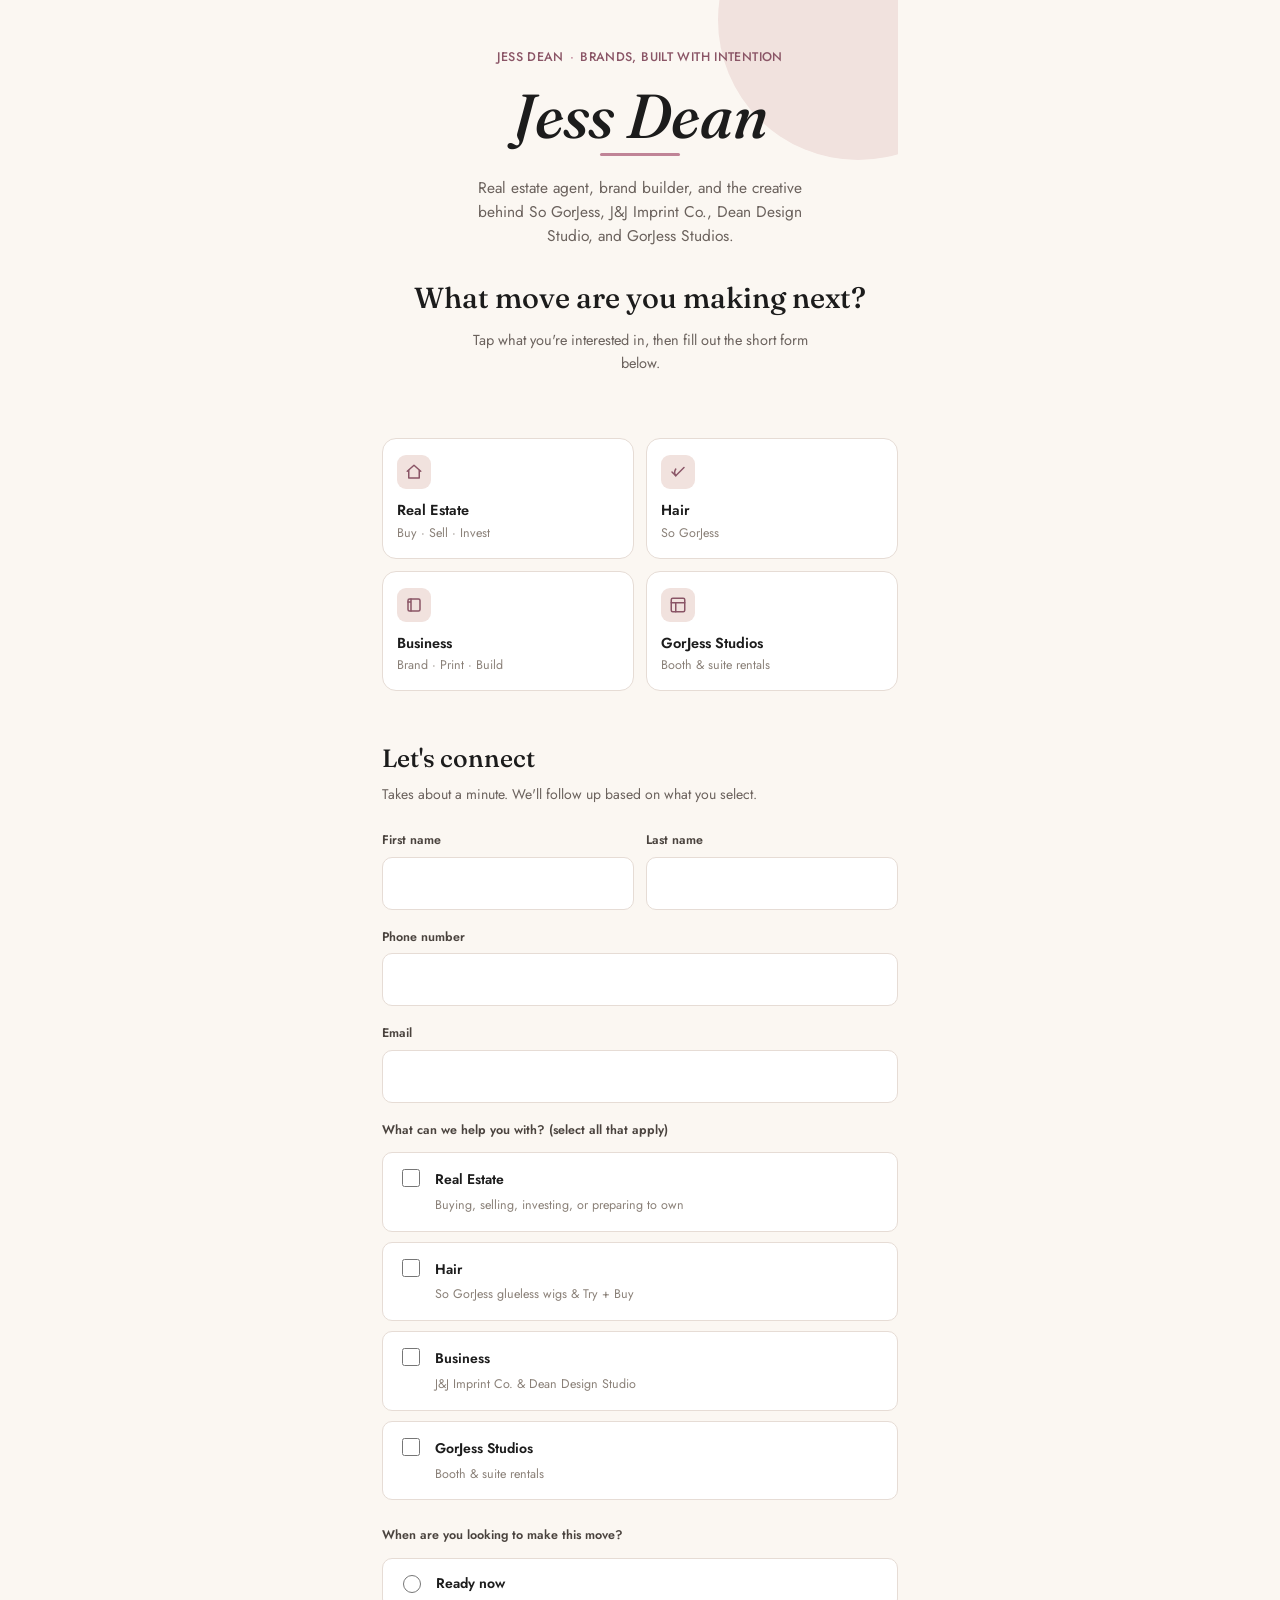
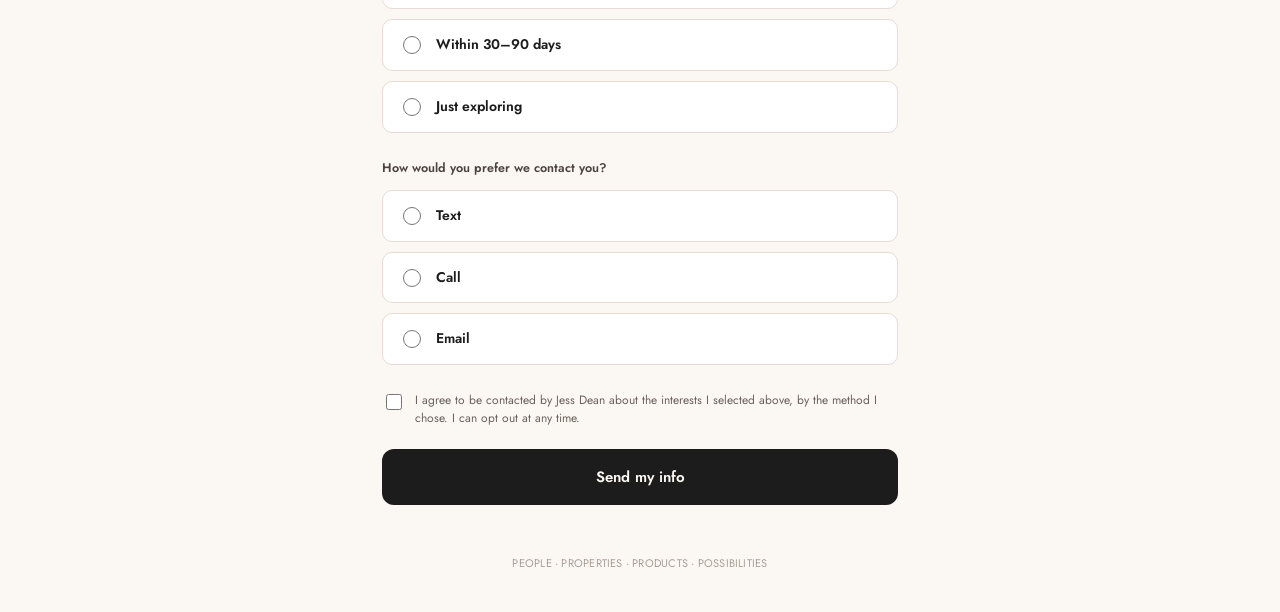
==== moves.html @ 5ce4d60d "Add files via upload" ====
<!DOCTYPE html>
<html lang="en">
<head>
<meta charset="UTF-8">
<meta name="viewport" content="width=device-width, initial-scale=1.0">
<title>Jess Dean — What Move Are You Making Next?</title>
<link rel="preconnect" href="https://fonts.googleapis.com">
<link rel="preconnect" href="https://fonts.gstatic.com" crossorigin>
<link href="https://fonts.googleapis.com/css2?family=Fraunces:ital,opsz,wght@0,9..144,400;0,9..144,500;0,9..144,600;1,9..144,500&family=Jost:wght@400;500;600;700&display=swap" rel="stylesheet">
<style>
  :root{
    --cream:#FBF7F2;
    --ink:#1C1C1C;
    --rose:#C08497;
    --rose-deep:#8A5566;
    --blush:#F1E2DE;
    --line:#E6DCD5;
    --serif:'Fraunces', Georgia, serif;
    --sans:'Jost', -apple-system, BlinkMacSystemFont, 'Segoe UI', sans-serif;
  }

  *{box-sizing:border-box;}
  html,body{margin:0;padding:0;}
  body{
    background:var(--cream);
    color:var(--ink);
    font-family:var(--sans);
    line-height:1.55;
    -webkit-font-smoothing:antialiased;
  }
  a{color:inherit;}
  img{max-width:100%;display:block;}

  .wrap{max-width:560px; margin:0 auto; padding:0 22px;}

  /* ---------- HERO ---------- */
  .hero{
    padding:48px 0 36px;
    text-align:center;
    position:relative;
    overflow:hidden;
  }
  .hero::before{
    content:"";
    position:absolute;
    top:-120px; right:-100px;
    width:280px; height:280px;
    border-radius:50%;
    background:var(--blush);
    z-index:0;
  }
  .hero-inner{position:relative; z-index:1;}
  .event-tag{
    font-size:12.5px;
    font-weight:500;
    letter-spacing:0.03em;
    color:var(--rose-deep);
    margin-bottom:18px;
  }
  .event-tag .divider{color:var(--rose); padding:0 6px;}
  h1.wordmark{
    font-family:var(--serif);
    font-style:italic;
    font-optical-sizing:auto;
    font-weight:500;
    font-size:clamp(44px, 12vw, 62px);
    color:var(--ink);
    margin:0 0 6px;
    line-height:1;
  }
  .wordmark-underline{
    width:80px;
    height:3px;
    background:var(--rose);
    margin:0 auto 20px;
    border-radius:2px;
    transform-origin:left center;
    animation:grow 900ms cubic-bezier(.2,.8,.2,1) 250ms both;
  }
  @keyframes grow{ from{transform:scaleX(0);} to{transform:scaleX(1);} }
  @media (prefers-reduced-motion: reduce){
    .wordmark-underline{animation:none;}
  }
  .role-line{
    font-size:15.5px;
    color:#6b625d;
    max-width:340px;
    margin:0 auto 28px;
  }
  h2.hero-question{
    font-family:var(--serif);
    font-weight:500;
    font-size:clamp(23px, 6.2vw, 29px);
    margin:0 0 8px;
  }
  .hero-sub{
    font-size:14.5px;
    color:#6b625d;
    max-width:360px;
    margin:0 auto;
  }

  /* ---------- LANES ---------- */
  .lanes{
    display:grid;
    grid-template-columns:1fr 1fr;
    gap:12px;
    padding:28px 0 8px;
  }
  .lane{
    display:block;
    text-align:left;
    background:#fff;
    border:1px solid var(--line);
    border-radius:14px;
    padding:16px 14px;
    text-decoration:none;
    color:var(--ink);
    cursor:pointer;
    transition:border-color 160ms ease, transform 160ms ease;
  }
  .lane:active{transform:scale(0.98);}
  .lane:hover, .lane:focus-visible{border-color:var(--rose);}
  .lane-icon{
    width:34px; height:34px;
    border-radius:9px;
    background:var(--blush);
    display:flex; align-items:center; justify-content:center;
    margin-bottom:10px;
  }
  .lane-icon svg{width:18px; height:18px; stroke:var(--rose-deep);}
  .lane-title{font-weight:600; font-size:14.5px; margin-bottom:3px;}
  .lane-desc{font-size:12.5px; color:#8a8078; line-height:1.35;}

  /* ---------- FORM ---------- */
  .form-section{padding:40px 0 20px;}
  .form-heading{
    font-family:var(--serif);
    font-weight:500;
    font-size:25px;
    margin:0 0 6px;
  }
  .form-sub{font-size:14px; color:#6b625d; margin:0 0 26px;}

  fieldset{
    border:none;
    padding:0;
    margin:0 0 26px;
  }
  legend{
    font-weight:600;
    font-size:12.5px;
    color:#4a433e;
    margin-bottom:12px;
    padding:0;
  }
  .field-row{margin-bottom:18px;}
  .field-row label.field-label{
    display:block;
    font-size:12.5px;
    font-weight:600;
    color:#4a433e;
    margin-bottom:6px;
  }
  input[type="text"], input[type="tel"], input[type="email"]{
    width:100%;
    font-family:var(--sans);
    font-size:16px;
    padding:14px 15px;
    border:1.5px solid var(--line);
    border-radius:10px;
    background:#fff;
    color:var(--ink);
  }
  input:focus-visible{outline:2px solid var(--rose); outline-offset:1px; border-color:var(--rose);}

  .two-col{display:grid; grid-template-columns:1fr 1fr; gap:12px;}

  .choice-grid{display:flex; flex-direction:column; gap:10px;}
  .choice{
    position:relative;
    display:flex;
    align-items:flex-start;
    gap:12px;
    padding:14px 15px;
    border:1.5px solid var(--line);
    border-radius:10px;
    background:#fff;
    cursor:pointer;
    transition:border-color 140ms ease, background 140ms ease;
  }
  .choice input{
    margin-top:2px;
    width:18px; height:18px;
    accent-color:var(--rose);
    flex-shrink:0;
  }
  .choice:has(input:checked){
    border-color:var(--rose);
    background:var(--blush);
  }
  .choice-label{font-size:14px; font-weight:600;}
  .choice-desc{font-size:12.5px; color:#8a8078; margin-top:1px;}

  .consent{
    display:flex; gap:10px; align-items:flex-start;
    font-size:12px; color:#6b625d; line-height:1.5;
    margin-bottom:22px;
  }
  .consent input{margin-top:3px; width:16px; height:16px; accent-color:var(--rose); flex-shrink:0;}

  button.submit-btn{
    width:100%;
    background:var(--ink);
    color:var(--cream);
    border:none;
    border-radius:12px;
    padding:17px;
    font-family:var(--sans);
    font-weight:600;
    font-size:15px;
    cursor:pointer;
    transition:background 140ms ease;
  }
  button.submit-btn:active{background:var(--rose-deep);}
  button.submit-btn:disabled{opacity:0.6; cursor:not-allowed;}

  .error-box{
    display:none;
    background:var(--blush);
    border:1px solid #e0c3bc;
    color:var(--rose-deep);
    font-size:13px;
    padding:12px 14px;
    border-radius:10px;
    margin-bottom:18px;
  }
  .error-box.visible{display:block;}

  /* ---------- CONFIRMATION ---------- */
  .confirm{
    display:none;
    padding:60px 0 50px;
    text-align:center;
  }
  .confirm.visible{display:block;}
  .form-section.hidden{display:none;}
  .confirm-heart{font-size:14px; color:var(--rose-deep); margin-bottom:14px;}
  .confirm h2{
    font-family:var(--serif);
    font-weight:500;
    font-size:27px;
    margin:0 0 14px;
  }
  .confirm p{font-size:14.5px; color:#6b625d; max-width:380px; margin:0 auto 28px;}
  .next-steps{text-align:left; display:flex; flex-direction:column; gap:10px;}
  .next-step{
    background:#fff;
    border:1px solid var(--line);
    border-radius:12px;
    padding:16px 16px;
    text-decoration:none;
    color:var(--ink);
    display:block;
  }
  .next-step .ns-label{font-weight:600; font-size:13.5px; color:var(--rose-deep); margin-bottom:3px;}
  .next-step .ns-text{font-size:13px; color:#6b625d;}

  footer{
    text-align:center;
    padding:30px 0 40px;
    font-size:11px;
    color:#a89e96;
    letter-spacing:0.02em;
  }
</style>
</head>
<body>

<div class="wrap">

  <!-- ===== HERO ===== -->
  <section class="hero">
    <div class="hero-inner">
      <div class="event-tag">JESS DEAN<span class="divider">&middot;</span>BRANDS, BUILT WITH INTENTION</div>
      <h1 class="wordmark">Jess Dean</h1>
      <div class="wordmark-underline"></div>
      <p class="role-line">Real estate agent, brand builder, and the creative behind So GorJess, J&amp;J Imprint Co., Dean Design Studio, and GorJess Studios.</p>
      <h2 class="hero-question">What move are you making next?</h2>
      <p class="hero-sub">Tap what you're interested in, then fill out the short form below.</p>
    </div>
  </section>

  <!-- ===== LANES ===== -->
  <div class="lanes">
    <a class="lane" href="#lead-form" data-target="interest-realestate">
      <div class="lane-icon"><svg viewBox="0 0 24 24" fill="none" stroke-width="2" stroke-linecap="round" stroke-linejoin="round"><path d="M3 11l9-8 9 8"/><path d="M5 10v10h14V10"/></svg></div>
      <div class="lane-title">Real Estate</div>
      <div class="lane-desc">Buy &middot; Sell &middot; Invest</div>
    </a>
    <a class="lane" href="#lead-form" data-target="interest-hair">
      <div class="lane-icon"><svg viewBox="0 0 24 24" fill="none" stroke-width="2" stroke-linecap="round" stroke-linejoin="round"><path d="M20 6L9 17l-5-5"/><path d="M9 17c-2-3-2-6 0-9"/></svg></div>
      <div class="lane-title">Hair</div>
      <div class="lane-desc">So GorJess</div>
    </a>
    <a class="lane" href="#lead-form" data-target="interest-business">
      <div class="lane-icon"><svg viewBox="0 0 24 24" fill="none" stroke-width="2" stroke-linecap="round" stroke-linejoin="round"><rect x="4" y="4" width="16" height="16" rx="2"/><path d="M8 4v16M4 8h4"/></svg></div>
      <div class="lane-title">Business</div>
      <div class="lane-desc">Brand &middot; Print &middot; Build</div>
    </a>
    <a class="lane" href="#lead-form" data-target="interest-studio">
      <div class="lane-icon"><svg viewBox="0 0 24 24" fill="none" stroke-width="2" stroke-linecap="round" stroke-linejoin="round"><rect x="3" y="3" width="18" height="18" rx="2"/><path d="M3 9h18M9 21V9"/></svg></div>
      <div class="lane-title">GorJess Studios</div>
      <div class="lane-desc">Booth &amp; suite rentals</div>
    </a>
  </div>

  <!-- ===== FORM ===== -->
  <section class="form-section" id="lead-form">
    <h2 class="form-heading">Let's connect</h2>
    <p class="form-sub">Takes about a minute. We'll follow up based on what you select.</p>

    <div class="error-box" id="error-box">Something didn't go through. Check your connection and try submitting again, your answers are still here.</div>

    <form id="jess-form">
      <input type="hidden" name="entry_point" id="entry-point-field" value="website">
      <input type="hidden" name="source" id="source-field" value="direct">
      <input type="hidden" name="event" id="event-field" value="Evergreen">
      <input type="hidden" name="_subject" value="New Jess Dean lead">

      <div class="two-col">
        <div class="field-row">
          <label class="field-label" for="first-name">First name</label>
          <input type="text" id="first-name" name="First Name" autocomplete="given-name" required>
        </div>
        <div class="field-row">
          <label class="field-label" for="last-name">Last name</label>
          <input type="text" id="last-name" name="Last Name" autocomplete="family-name" required>
        </div>
      </div>

      <div class="field-row">
        <label class="field-label" for="phone">Phone number</label>
        <input type="tel" id="phone" name="Phone Number" autocomplete="tel" inputmode="tel" required>
      </div>

      <div class="field-row">
        <label class="field-label" for="email">Email</label>
        <input type="email" id="email" name="Email" autocomplete="email" required>
      </div>

      <fieldset>
        <legend>What can we help you with? (select all that apply)</legend>
        <div class="choice-grid">
          <label class="choice" id="interest-realestate">
            <input type="checkbox" name="Interests" value="Real Estate">
            <span><span class="choice-label">Real Estate</span><br><span class="choice-desc">Buying, selling, investing, or preparing to own</span></span>
          </label>
          <label class="choice" id="interest-hair">
            <input type="checkbox" name="Interests" value="Hair - So GorJess">
            <span><span class="choice-label">Hair</span><br><span class="choice-desc">So GorJess glueless wigs &amp; Try + Buy</span></span>
          </label>
          <label class="choice" id="interest-business">
            <input type="checkbox" name="Interests" value="Business - Brand/Print/Build">
            <span><span class="choice-label">Business</span><br><span class="choice-desc">J&amp;J Imprint Co. &amp; Dean Design Studio</span></span>
          </label>
          <label class="choice" id="interest-studio">
            <input type="checkbox" name="Interests" value="GorJess Studios">
            <span><span class="choice-label">GorJess Studios</span><br><span class="choice-desc">Booth &amp; suite rentals</span></span>
          </label>
        </div>
      </fieldset>

      <fieldset>
        <legend>When are you looking to make this move?</legend>
        <div class="choice-grid">
          <label class="choice">
            <input type="radio" name="Timeline" value="Ready now" required>
            <span class="choice-label">Ready now</span>
          </label>
          <label class="choice">
            <input type="radio" name="Timeline" value="Within 30-90 days" required>
            <span class="choice-label">Within 30–90 days</span>
          </label>
          <label class="choice">
            <input type="radio" name="Timeline" value="Just exploring" required>
            <span class="choice-label">Just exploring</span>
          </label>
        </div>
      </fieldset>

      <fieldset>
        <legend>How would you prefer we contact you?</legend>
        <div class="choice-grid">
          <label class="choice">
            <input type="radio" name="Preferred Contact" value="Text" required>
            <span class="choice-label">Text</span>
          </label>
          <label class="choice">
            <input type="radio" name="Preferred Contact" value="Call" required>
            <span class="choice-label">Call</span>
          </label>
          <label class="choice">
            <input type="radio" name="Preferred Contact" value="Email" required>
            <span class="choice-label">Email</span>
          </label>
        </div>
      </fieldset>

      <label class="consent">
        <input type="checkbox" required>
        <span>I agree to be contacted by Jess Dean about the interests I selected above, by the method I chose. I can opt out at any time.</span>
      </label>

      <button type="submit" class="submit-btn" id="submit-btn">Send my info</button>
    </form>
  </section>

  <!-- ===== CONFIRMATION ===== -->
  <section class="confirm" id="confirm-section">
    <div class="confirm-heart">Your next move starts here.</div>
    <h2>Thanks for connecting!</h2>
    <p>We received your information and will follow up based on what you selected.</p>
    <div class="next-steps" id="next-steps"></div>
  </section>

  <footer>PEOPLE &middot; PROPERTIES &middot; PRODUCTS &middot; POSSIBILITIES</footer>

</div>

<script>
  // Tapping a lane scrolls to the form and checks the matching box
  document.querySelectorAll('.lane').forEach(function(lane){
    lane.addEventListener('click', function(){
      var targetId = lane.getAttribute('data-target');
      var target = document.getElementById(targetId);
      if(target){
        var box = target.querySelector('input[type="checkbox"]');
        if(box) box.checked = true;
      }
    });
  });

  var NEXT_STEPS = {
    'Real Estate': {label:'Real Estate', text:'Expect a call or text to talk through your move.', url:'https://jessdeanrealestate.com'},
    'Hair - So GorJess': {label:'Hair', text:'See the full glueless collection and book a Wig Spa visit.', url:'https://sogorjess.com'},
    'Business - Brand/Print/Build': {label:'Business', text:'Start an inquiry with J&J Imprint Co. or Dean Design Studio.', url:'https://jjimprintco.com'},
    'GorJess Studios': {label:'GorJess Studios', text:'Apply for a booth or suite.', url:'https://gorjessstudios.studio'}
  };

  // Evergreen tracking: read ?event= and ?source= from the URL so this one
  // page can be reused for every future event/QR placement, and Formspree
  // still shows which one a lead came from. Falls back to sensible
  // defaults when the page is opened directly (no query string).
  (function(){
    var params = new URLSearchParams(window.location.search);
    var event = params.get('event') || 'Evergreen';
    var source = params.get('source') || 'direct';
    document.getElementById('event-field').value = event;
    document.getElementById('source-field').value = source;
    document.getElementById('entry-point-field').value = source;
  })();

  var form = document.getElementById('jess-form');
  var submitBtn = document.getElementById('submit-btn');
  var errorBox = document.getElementById('error-box');
  var formSection = document.getElementById('lead-form');
  var confirmSection = document.getElementById('confirm-section');
  var nextStepsEl = document.getElementById('next-steps');

  form.addEventListener('submit', function(e){
    e.preventDefault();
    errorBox.classList.remove('visible');
    submitBtn.disabled = true;
    submitBtn.textContent = 'Sending...';

    var selectedInterests = Array.from(form.querySelectorAll('input[name="Interests"]:checked')).map(function(i){return i.value;});
    var formData = new FormData(form);

    fetch('https://formspree.io/f/xkjgnpyz', {
      method: 'POST',
      body: formData,
      headers: { 'Accept': 'application/json' }
    }).then(function(response){
      if(response.ok){
        nextStepsEl.innerHTML = '';
        selectedInterests.forEach(function(key){
          var step = NEXT_STEPS[key];
          if(!step) return;
          var a = document.createElement('a');
          a.className = 'next-step';
          a.href = step.url;
          a.target = '_blank';
          a.rel = 'noopener';
          a.innerHTML = '<div class="ns-label">' + step.label + '</div><div class="ns-text">' + step.text + '</div>';
          nextStepsEl.appendChild(a);
        });
        formSection.classList.add('hidden');
        confirmSection.classList.add('visible');
        window.scrollTo({top: 0, behavior: 'smooth'});
      } else {
        throw new Error('submission failed');
      }
    }).catch(function(){
      errorBox.classList.add('visible');
      submitBtn.disabled = false;
      submitBtn.textContent = 'Send my info';
      errorBox.scrollIntoView({behavior:'smooth', block:'center'});
    });
  });
</script>

</body>
</html>
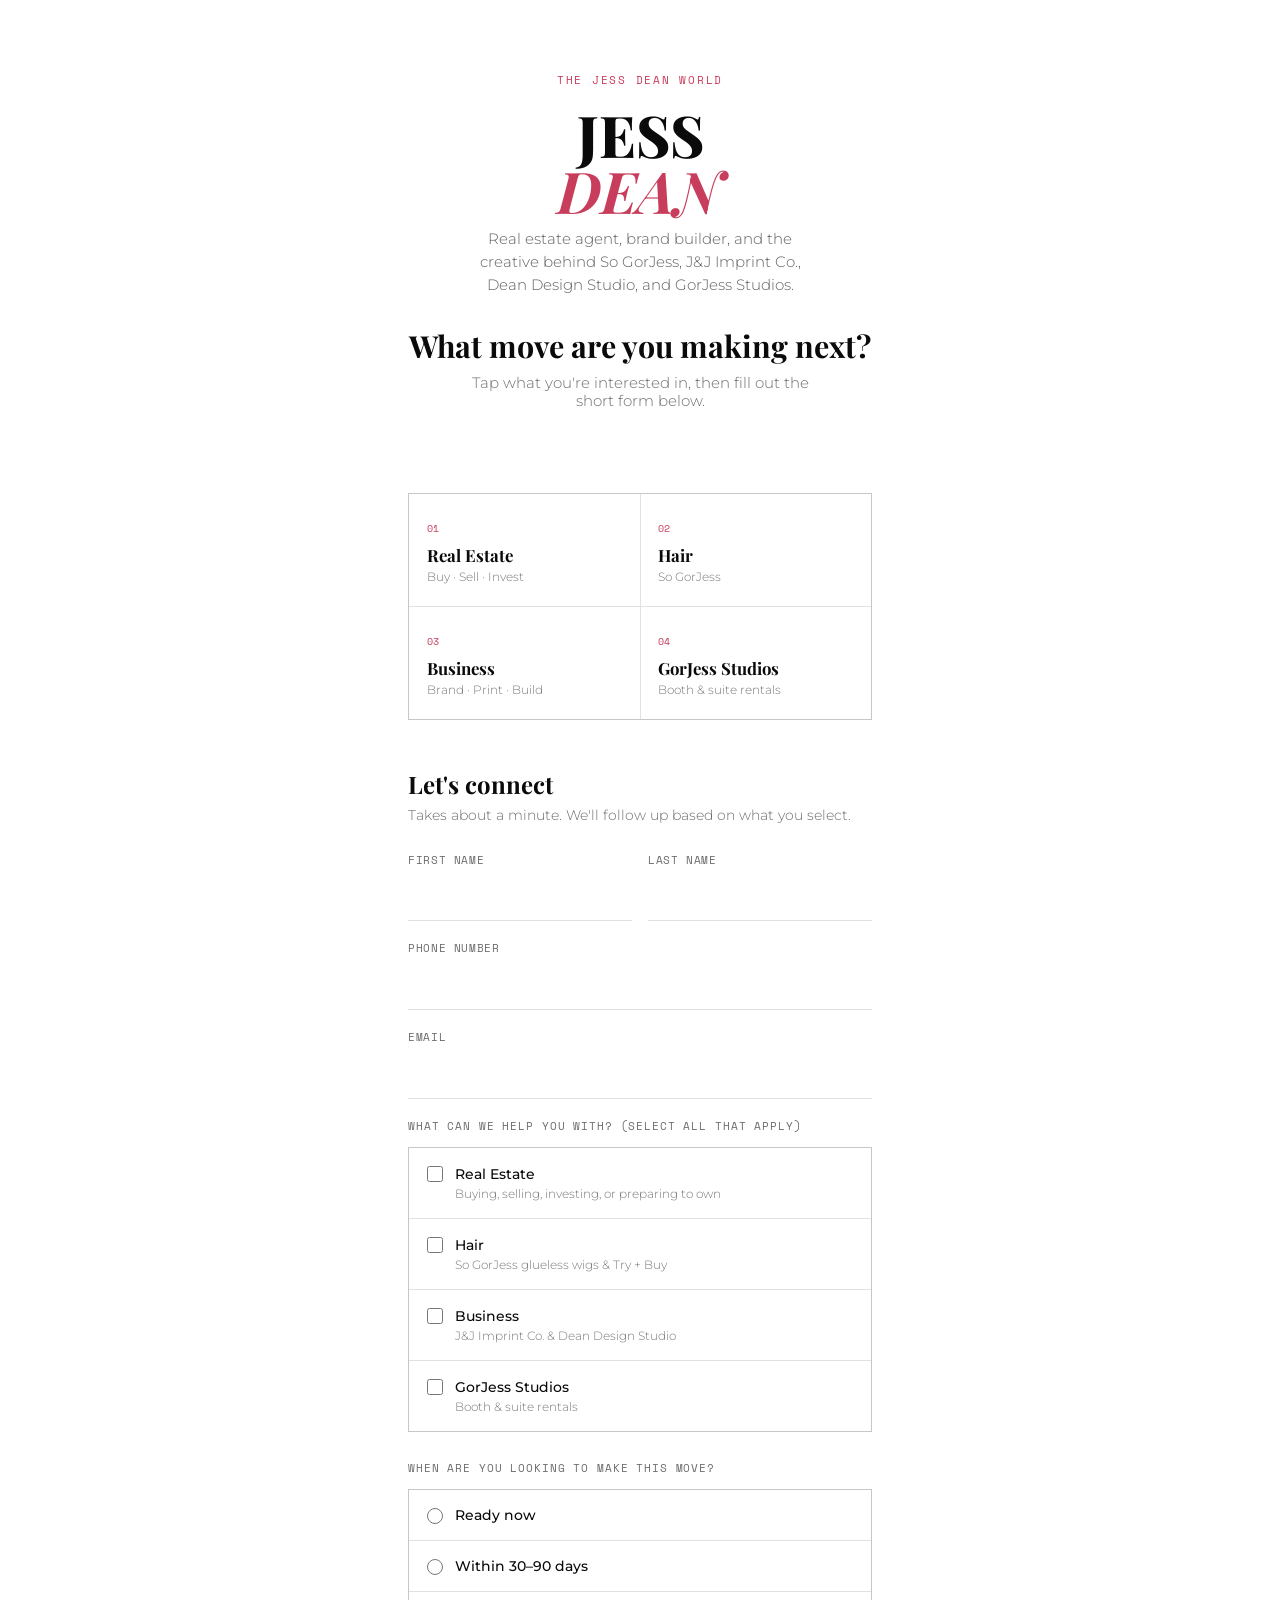
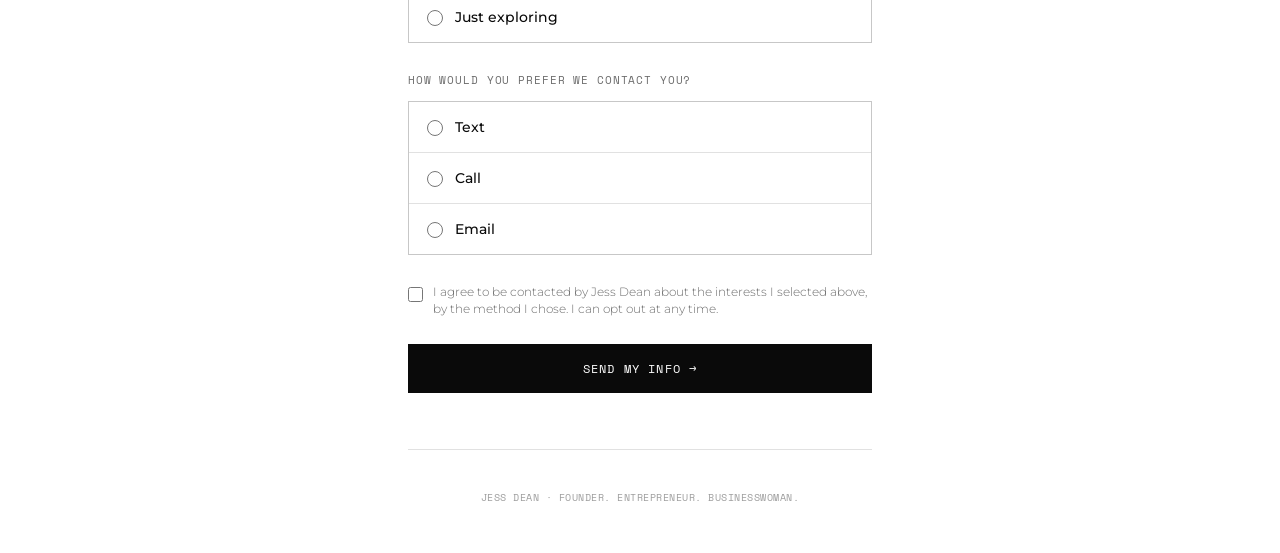
==== commit c54aa34d: "Add files via upload" ====
--- a/moves.html
+++ b/moves.html
@@ -6,97 +6,72 @@
 <title>Jess Dean — What Move Are You Making Next?</title>
 <link rel="preconnect" href="https://fonts.googleapis.com">
 <link rel="preconnect" href="https://fonts.gstatic.com" crossorigin>
-<link href="https://fonts.googleapis.com/css2?family=Fraunces:ital,opsz,wght@0,9..144,400;0,9..144,500;0,9..144,600;1,9..144,500&family=Jost:wght@400;500;600;700&display=swap" rel="stylesheet">
+<link href="https://fonts.googleapis.com/css2?family=Playfair+Display:ital,wght@0,500;0,600;0,700;0,800;0,900;1,500;1,600&family=Montserrat:wght@300;400;500;600;700&family=Space+Mono:wght@400;700&display=swap" rel="stylesheet">
 <style>
   :root{
-    --cream:#FBF7F2;
-    --ink:#1C1C1C;
-    --rose:#C08497;
-    --rose-deep:#8A5566;
-    --blush:#F1E2DE;
-    --line:#E6DCD5;
-    --serif:'Fraunces', Georgia, serif;
-    --sans:'Jost', -apple-system, BlinkMacSystemFont, 'Segoe UI', sans-serif;
-  }
-
-  *{box-sizing:border-box;}
-  html,body{margin:0;padding:0;}
+    --black:#0A0A0A;
+    --white:#FFFFFF;
+    --rose:#C83D5B;
+    --rose-deep:#a12e47;
+    --soft:#F3F3F3;
+    --line:rgba(10,10,10,0.12);
+    --display:'Playfair Display', serif;
+    --body:'Montserrat', sans-serif;
+    --mono:'Space Mono', monospace;
+  }
+
+  *{box-sizing:border-box; margin:0; padding:0;}
+  html{scroll-behavior:smooth;}
   body{
-    background:var(--cream);
-    color:var(--ink);
-    font-family:var(--sans);
-    line-height:1.55;
+    font-family:var(--body);
+    color:var(--black);
+    background:var(--white);
+    font-weight:400;
     -webkit-font-smoothing:antialiased;
   }
-  a{color:inherit;}
-  img{max-width:100%;display:block;}
-
-  .wrap{max-width:560px; margin:0 auto; padding:0 22px;}
+  a{color:inherit; text-decoration:none;}
+  img{max-width:100%; display:block;}
+
+  .wrap{max-width:560px; margin:0 auto; padding:0 1.25rem;}
+  @media(min-width:768px){ .wrap{padding:0 3rem;} }
+
+  .eyebrow{
+    font-family:var(--mono);
+    font-size:0.68rem;
+    letter-spacing:0.16em;
+    text-transform:uppercase;
+    color:var(--rose);
+  }
 
   /* ---------- HERO ---------- */
-  .hero{
-    padding:48px 0 36px;
-    text-align:center;
-    position:relative;
-    overflow:hidden;
-  }
-  .hero::before{
-    content:"";
-    position:absolute;
-    top:-120px; right:-100px;
-    width:280px; height:280px;
-    border-radius:50%;
-    background:var(--blush);
-    z-index:0;
-  }
-  .hero-inner{position:relative; z-index:1;}
-  .event-tag{
-    font-size:12.5px;
-    font-weight:500;
-    letter-spacing:0.03em;
-    color:var(--rose-deep);
-    margin-bottom:18px;
-  }
-  .event-tag .divider{color:var(--rose); padding:0 6px;}
-  h1.wordmark{
-    font-family:var(--serif);
-    font-style:italic;
-    font-optical-sizing:auto;
-    font-weight:500;
-    font-size:clamp(44px, 12vw, 62px);
-    color:var(--ink);
-    margin:0 0 6px;
-    line-height:1;
-  }
-  .wordmark-underline{
-    width:80px;
-    height:3px;
-    background:var(--rose);
-    margin:0 auto 20px;
-    border-radius:2px;
-    transform-origin:left center;
-    animation:grow 900ms cubic-bezier(.2,.8,.2,1) 250ms both;
-  }
-  @keyframes grow{ from{transform:scaleX(0);} to{transform:scaleX(1);} }
-  @media (prefers-reduced-motion: reduce){
-    .wordmark-underline{animation:none;}
-  }
+  .hero{padding:4.5rem 0 3rem; text-align:center;}
+  .wordmark{
+    font-family:var(--display);
+    font-weight:800;
+    font-size:clamp(2.4rem, 10vw, 3.6rem);
+    line-height:0.98;
+    margin:1.1rem 0 0.6rem;
+  }
+  .wordmark .dean{color:var(--rose); display:block; font-style:italic; font-weight:700;}
   .role-line{
-    font-size:15.5px;
-    color:#6b625d;
-    max-width:340px;
-    margin:0 auto 28px;
-  }
-  h2.hero-question{
-    font-family:var(--serif);
-    font-weight:500;
-    font-size:clamp(23px, 6.2vw, 29px);
-    margin:0 0 8px;
+    font-size:0.95rem;
+    font-weight:300;
+    color:rgba(10,10,10,0.65);
+    max-width:34ch;
+    margin:0 auto 1.8rem;
+    line-height:1.5;
+  }
+  .hero-question{
+    font-family:var(--display);
+    font-weight:700;
+    font-size:clamp(1.4rem, 5.5vw, 1.9rem);
+    margin:0 0 0.5rem;
   }
   .hero-sub{
-    font-size:14.5px;
-    color:#6b625d;
-    max-width:360px;
+    font-size:0.92rem;
+    font-weight:300;
+    color:rgba(10,10,10,0.6);
+    max-width:36ch;
     margin:0 auto;
   }
 
@@ -104,174 +79,163 @@
   .lanes{
     display:grid;
     grid-template-columns:1fr 1fr;
-    gap:12px;
-    padding:28px 0 8px;
+    gap:1px;
+    background:var(--line);
+    margin:2.2rem 0 0;
+    border:1px solid var(--line);
   }
   .lane{
     display:block;
-    text-align:left;
-    background:#fff;
-    border:1px solid var(--line);
-    border-radius:14px;
-    padding:16px 14px;
-    text-decoration:none;
-    color:var(--ink);
+    background:var(--white);
+    padding:1.4rem 1.1rem;
     cursor:pointer;
-    transition:border-color 160ms ease, transform 160ms ease;
-  }
-  .lane:active{transform:scale(0.98);}
-  .lane:hover, .lane:focus-visible{border-color:var(--rose);}
-  .lane-icon{
-    width:34px; height:34px;
-    border-radius:9px;
-    background:var(--blush);
-    display:flex; align-items:center; justify-content:center;
-    margin-bottom:10px;
-  }
-  .lane-icon svg{width:18px; height:18px; stroke:var(--rose-deep);}
-  .lane-title{font-weight:600; font-size:14.5px; margin-bottom:3px;}
-  .lane-desc{font-size:12.5px; color:#8a8078; line-height:1.35;}
+    transition:background .3s ease;
+  }
+  .lane:hover, .lane:active{background:var(--soft);}
+  .lane-num{font-family:var(--mono); font-size:0.65rem; color:var(--rose);}
+  .lane-title{
+    font-family:var(--display);
+    font-weight:700;
+    font-size:1.05rem;
+    margin:0.5rem 0 0.2rem;
+  }
+  .lane-desc{font-size:0.78rem; font-weight:300; color:rgba(10,10,10,0.55);}
 
   /* ---------- FORM ---------- */
-  .form-section{padding:40px 0 20px;}
+  .form-section{padding:3rem 0 1.5rem;}
   .form-heading{
-    font-family:var(--serif);
-    font-weight:500;
-    font-size:25px;
-    margin:0 0 6px;
-  }
-  .form-sub{font-size:14px; color:#6b625d; margin:0 0 26px;}
-
-  fieldset{
-    border:none;
-    padding:0;
-    margin:0 0 26px;
-  }
+    font-family:var(--display);
+    font-weight:700;
+    font-size:1.5rem;
+    margin:0 0 0.4rem;
+  }
+  .form-sub{font-size:0.85rem; font-weight:300; color:rgba(10,10,10,0.6); margin:0 0 1.8rem;}
+
+  fieldset{border:none; padding:0; margin:0 0 1.8rem;}
   legend{
-    font-weight:600;
-    font-size:12.5px;
-    color:#4a433e;
-    margin-bottom:12px;
-    padding:0;
-  }
-  .field-row{margin-bottom:18px;}
+    font-family:var(--mono);
+    font-size:0.68rem;
+    letter-spacing:0.08em;
+    text-transform:uppercase;
+    color:rgba(10,10,10,0.6);
+    margin-bottom:0.8rem;
+  }
+  .field-row{margin-bottom:1.2rem;}
   .field-row label.field-label{
     display:block;
-    font-size:12.5px;
-    font-weight:600;
-    color:#4a433e;
-    margin-bottom:6px;
+    font-family:var(--mono);
+    font-size:0.66rem;
+    letter-spacing:0.06em;
+    text-transform:uppercase;
+    color:rgba(10,10,10,0.6);
+    margin-bottom:0.4rem;
   }
   input[type="text"], input[type="tel"], input[type="email"]{
     width:100%;
-    font-family:var(--sans);
-    font-size:16px;
-    padding:14px 15px;
-    border:1.5px solid var(--line);
-    border-radius:10px;
-    background:#fff;
-    color:var(--ink);
-  }
-  input:focus-visible{outline:2px solid var(--rose); outline-offset:1px; border-color:var(--rose);}
-
-  .two-col{display:grid; grid-template-columns:1fr 1fr; gap:12px;}
-
-  .choice-grid{display:flex; flex-direction:column; gap:10px;}
+    font-family:var(--body);
+    font-size:1rem;
+    padding:0.85rem 0;
+    border:none;
+    border-bottom:1px solid var(--line);
+    background:transparent;
+    color:var(--black);
+  }
+  input:focus-visible{outline:none; border-color:var(--rose);}
+
+  .two-col{display:grid; grid-template-columns:1fr 1fr; gap:1rem;}
+
+  .choice-grid{display:flex; flex-direction:column; gap:1px; background:var(--line); border:1px solid var(--line);}
   .choice{
     position:relative;
     display:flex;
     align-items:flex-start;
-    gap:12px;
-    padding:14px 15px;
-    border:1.5px solid var(--line);
-    border-radius:10px;
-    background:#fff;
+    gap:0.8rem;
+    padding:1rem 1.1rem;
+    background:var(--white);
     cursor:pointer;
-    transition:border-color 140ms ease, background 140ms ease;
+    transition:background 140ms ease;
   }
   .choice input{
     margin-top:2px;
-    width:18px; height:18px;
+    width:16px; height:16px;
     accent-color:var(--rose);
     flex-shrink:0;
   }
-  .choice:has(input:checked){
-    border-color:var(--rose);
-    background:var(--blush);
-  }
-  .choice-label{font-size:14px; font-weight:600;}
-  .choice-desc{font-size:12.5px; color:#8a8078; margin-top:1px;}
+  .choice:has(input:checked){background:var(--soft);}
+  .choice-label{font-size:0.9rem; font-weight:500;}
+  .choice-desc{font-size:0.75rem; font-weight:300; color:rgba(10,10,10,0.55); margin-top:1px;}
 
   .consent{
-    display:flex; gap:10px; align-items:flex-start;
-    font-size:12px; color:#6b625d; line-height:1.5;
-    margin-bottom:22px;
-  }
-  .consent input{margin-top:3px; width:16px; height:16px; accent-color:var(--rose); flex-shrink:0;}
+    display:flex; gap:0.6rem; align-items:flex-start;
+    font-size:0.72rem; font-weight:300; color:rgba(10,10,10,0.6); line-height:1.5;
+    margin-bottom:1.6rem;
+  }
+  .consent input{margin-top:3px; width:15px; height:15px; accent-color:var(--rose); flex-shrink:0;}
 
   button.submit-btn{
     width:100%;
-    background:var(--ink);
-    color:var(--cream);
+    background:var(--black);
+    color:var(--white);
     border:none;
-    border-radius:12px;
-    padding:17px;
-    font-family:var(--sans);
-    font-weight:600;
-    font-size:15px;
+    padding:1rem;
+    font-family:var(--mono);
+    font-size:0.75rem;
+    letter-spacing:0.1em;
+    text-transform:uppercase;
     cursor:pointer;
-    transition:background 140ms ease;
-  }
-  button.submit-btn:active{background:var(--rose-deep);}
+    transition:background .3s ease;
+  }
+  button.submit-btn:hover{background:var(--rose);}
   button.submit-btn:disabled{opacity:0.6; cursor:not-allowed;}
 
   .error-box{
     display:none;
-    background:var(--blush);
-    border:1px solid #e0c3bc;
+    background:var(--soft);
+    border-left:2px solid var(--rose);
     color:var(--rose-deep);
-    font-size:13px;
-    padding:12px 14px;
-    border-radius:10px;
-    margin-bottom:18px;
+    font-size:0.78rem;
+    padding:0.9rem 1rem;
+    margin-bottom:1.2rem;
   }
   .error-box.visible{display:block;}
 
   /* ---------- CONFIRMATION ---------- */
-  .confirm{
-    display:none;
-    padding:60px 0 50px;
-    text-align:center;
-  }
+  .confirm{display:none; padding:3.5rem 0 3rem; text-align:center;}
   .confirm.visible{display:block;}
   .form-section.hidden{display:none;}
-  .confirm-heart{font-size:14px; color:var(--rose-deep); margin-bottom:14px;}
+  .confirm-eyebrow{margin-bottom:1rem;}
   .confirm h2{
-    font-family:var(--serif);
-    font-weight:500;
-    font-size:27px;
-    margin:0 0 14px;
-  }
-  .confirm p{font-size:14.5px; color:#6b625d; max-width:380px; margin:0 auto 28px;}
-  .next-steps{text-align:left; display:flex; flex-direction:column; gap:10px;}
+    font-family:var(--display);
+    font-weight:700;
+    font-size:1.7rem;
+    margin:0 0 0.7rem;
+  }
+  .confirm p{font-size:0.88rem; font-weight:300; color:rgba(10,10,10,0.65); max-width:34ch; margin:0 auto 1.8rem;}
+  .next-steps{text-align:left; display:flex; flex-direction:column; gap:1px; background:var(--line); border:1px solid var(--line);}
   .next-step{
-    background:#fff;
-    border:1px solid var(--line);
-    border-radius:12px;
-    padding:16px 16px;
-    text-decoration:none;
-    color:var(--ink);
+    background:var(--white);
+    padding:1.1rem 1.1rem;
     display:block;
   }
-  .next-step .ns-label{font-weight:600; font-size:13.5px; color:var(--rose-deep); margin-bottom:3px;}
-  .next-step .ns-text{font-size:13px; color:#6b625d;}
+  .next-step .ns-label{
+    font-family:var(--mono);
+    font-size:0.65rem;
+    letter-spacing:0.06em;
+    text-transform:uppercase;
+    color:var(--rose);
+    margin-bottom:0.3rem;
+  }
+  .next-step .ns-text{font-size:0.85rem; font-weight:300; color:rgba(10,10,10,0.7);}
 
   footer{
     text-align:center;
-    padding:30px 0 40px;
-    font-size:11px;
-    color:#a89e96;
-    letter-spacing:0.02em;
+    padding:2.5rem 0 3rem;
+    font-family:var(--mono);
+    font-size:0.62rem;
+    letter-spacing:0.05em;
+    color:rgba(10,10,10,0.4);
+    border-top:1px solid var(--line);
+    margin-top:2rem;
   }
 </style>
 </head>
@@ -281,35 +245,32 @@
 
   <!-- ===== HERO ===== -->
   <section class="hero">
-    <div class="hero-inner">
-      <div class="event-tag">JESS DEAN<span class="divider">&middot;</span>BRANDS, BUILT WITH INTENTION</div>
-      <h1 class="wordmark">Jess Dean</h1>
-      <div class="wordmark-underline"></div>
-      <p class="role-line">Real estate agent, brand builder, and the creative behind So GorJess, J&amp;J Imprint Co., Dean Design Studio, and GorJess Studios.</p>
-      <h2 class="hero-question">What move are you making next?</h2>
-      <p class="hero-sub">Tap what you're interested in, then fill out the short form below.</p>
-    </div>
+    <div class="eyebrow">The Jess Dean World</div>
+    <h1 class="wordmark">JESS<span class="dean">DEAN</span></h1>
+    <p class="role-line">Real estate agent, brand builder, and the creative behind So GorJess, J&amp;J Imprint Co., Dean Design Studio, and GorJess Studios.</p>
+    <h2 class="hero-question">What move are you making next?</h2>
+    <p class="hero-sub">Tap what you're interested in, then fill out the short form below.</p>
   </section>
 
   <!-- ===== LANES ===== -->
   <div class="lanes">
     <a class="lane" href="#lead-form" data-target="interest-realestate">
-      <div class="lane-icon"><svg viewBox="0 0 24 24" fill="none" stroke-width="2" stroke-linecap="round" stroke-linejoin="round"><path d="M3 11l9-8 9 8"/><path d="M5 10v10h14V10"/></svg></div>
+      <span class="lane-num">01</span>
       <div class="lane-title">Real Estate</div>
-      <div class="lane-desc">Buy &middot; Sell &middot; Invest</div>
+      <div class="lane-desc">Buy · Sell · Invest</div>
     </a>
     <a class="lane" href="#lead-form" data-target="interest-hair">
-      <div class="lane-icon"><svg viewBox="0 0 24 24" fill="none" stroke-width="2" stroke-linecap="round" stroke-linejoin="round"><path d="M20 6L9 17l-5-5"/><path d="M9 17c-2-3-2-6 0-9"/></svg></div>
+      <span class="lane-num">02</span>
       <div class="lane-title">Hair</div>
       <div class="lane-desc">So GorJess</div>
     </a>
     <a class="lane" href="#lead-form" data-target="interest-business">
-      <div class="lane-icon"><svg viewBox="0 0 24 24" fill="none" stroke-width="2" stroke-linecap="round" stroke-linejoin="round"><rect x="4" y="4" width="16" height="16" rx="2"/><path d="M8 4v16M4 8h4"/></svg></div>
+      <span class="lane-num">03</span>
       <div class="lane-title">Business</div>
-      <div class="lane-desc">Brand &middot; Print &middot; Build</div>
+      <div class="lane-desc">Brand · Print · Build</div>
     </a>
     <a class="lane" href="#lead-form" data-target="interest-studio">
-      <div class="lane-icon"><svg viewBox="0 0 24 24" fill="none" stroke-width="2" stroke-linecap="round" stroke-linejoin="round"><rect x="3" y="3" width="18" height="18" rx="2"/><path d="M3 9h18M9 21V9"/></svg></div>
+      <span class="lane-num">04</span>
       <div class="lane-title">GorJess Studios</div>
       <div class="lane-desc">Booth &amp; suite rentals</div>
     </a>
@@ -412,19 +373,19 @@
         <span>I agree to be contacted by Jess Dean about the interests I selected above, by the method I chose. I can opt out at any time.</span>
       </label>
 
-      <button type="submit" class="submit-btn" id="submit-btn">Send my info</button>
+      <button type="submit" class="submit-btn" id="submit-btn">Send My Info →</button>
     </form>
   </section>
 
   <!-- ===== CONFIRMATION ===== -->
   <section class="confirm" id="confirm-section">
-    <div class="confirm-heart">Your next move starts here.</div>
+    <div class="eyebrow confirm-eyebrow">Your Next Move Starts Here</div>
     <h2>Thanks for connecting!</h2>
     <p>We received your information and will follow up based on what you selected.</p>
     <div class="next-steps" id="next-steps"></div>
   </section>
 
-  <footer>PEOPLE &middot; PROPERTIES &middot; PRODUCTS &middot; POSSIBILITIES</footer>
+  <footer>JESS DEAN &middot; FOUNDER. ENTREPRENEUR. BUSINESSWOMAN.</footer>
 
 </div>
 
@@ -504,7 +465,7 @@
     }).catch(function(){
       errorBox.classList.add('visible');
       submitBtn.disabled = false;
-      submitBtn.textContent = 'Send my info';
+      submitBtn.textContent = 'Send My Info →';
       errorBox.scrollIntoView({behavior:'smooth', block:'center'});
     });
   });
